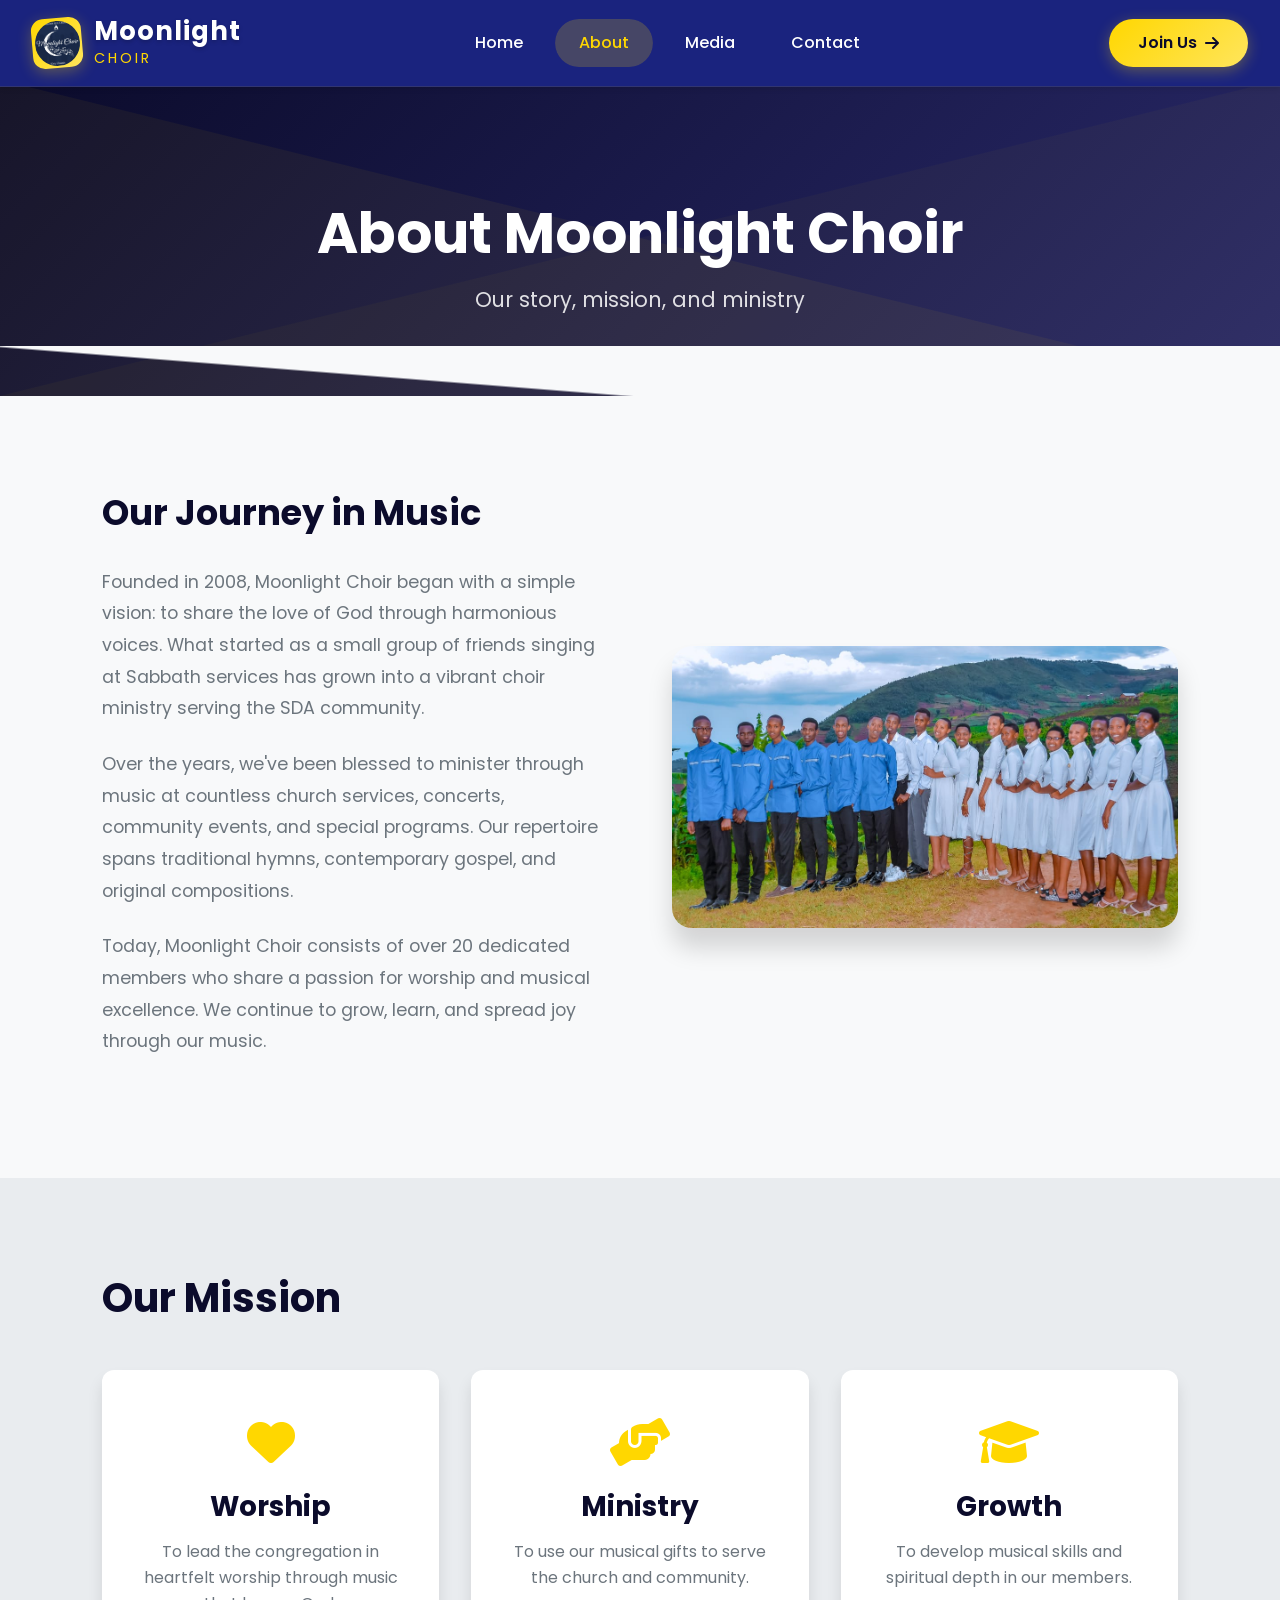
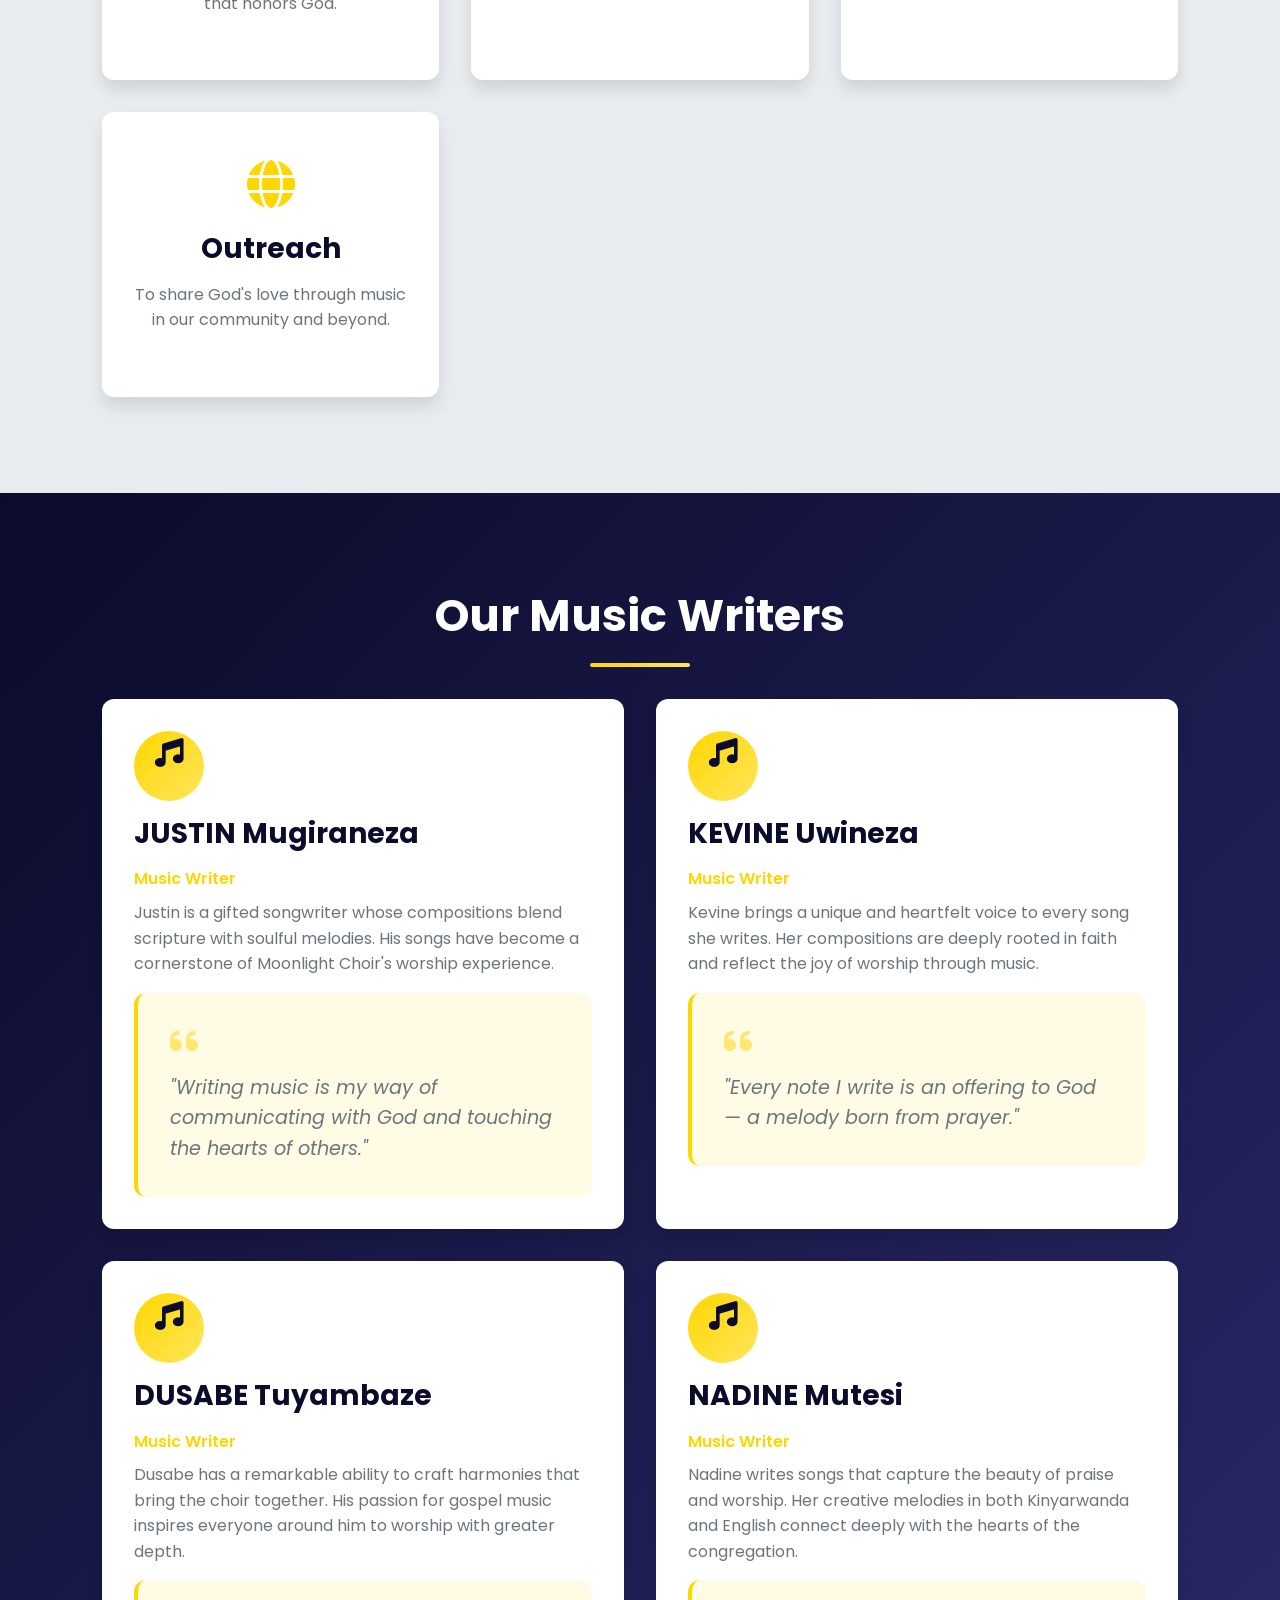
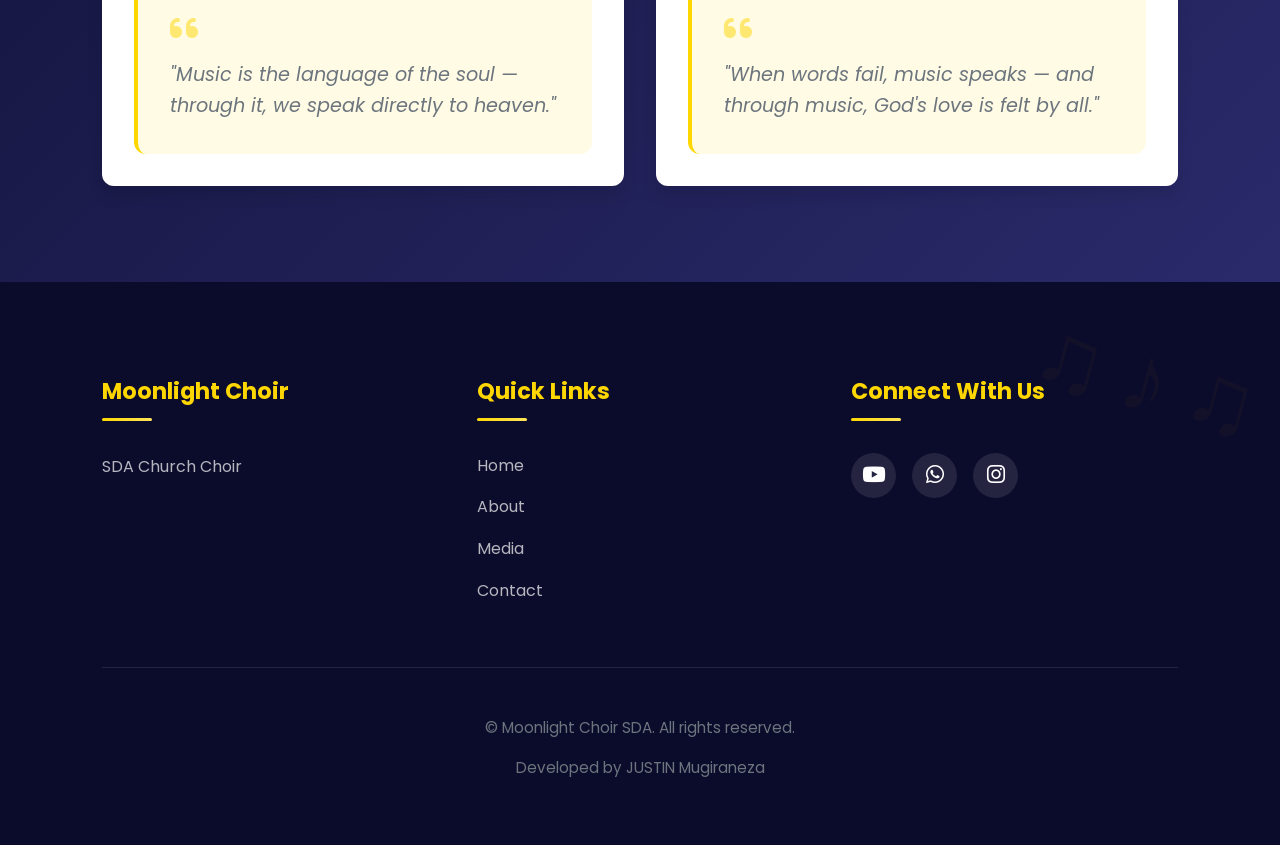
==== about.html @ 39c98364 "Update files for moonlightchoir" ====
<!DOCTYPE html><html lang="en"><head><meta charset="UTF-8"><meta name="viewport" content="width=device-width, initial-scale=1.0"><title>About Us - Moonlight Choir SDA</title><link rel="icon" type="image/png" href="moonlight.png"><link rel="stylesheet" href="style.css"><link rel="stylesheet" href="https://cdnjs.cloudflare.com/ajax/libs/font-awesome/6.0.0/css/all.min.css"></head><body><nav class="navbar"><div class="nav-container"><a href="index.html" class="nav-logo"><div class="logo-icon"><img src="moonlight.png" alt="Moonlight Choir Logo" style="width:45px;height:45px;border-radius:50%;object-fit:cover;"></div><div class="logo-text"><span class="logo-main">Moonlight</span><span class="logo-sub">Choir</span></div></a><ul class="nav-menu"><li class="nav-item"><a href="index.html" class="nav-link">Home</a></li><li class="nav-item"><a href="about.html" class="nav-link">About</a></li><li class="nav-item"><a href="media.html" class="nav-link">Media</a></li><li class="nav-item"><a href="contact.html" class="nav-link">Contact</a></li></ul><div class="nav-cta"><a href="contact.html" class="cta-button"><span>Join Us</span><i class="fas fa-arrow-right"></i></a></div><div class="hamburger"><span class="bar"></span><span class="bar"></span><span class="bar"></span></div></div></nav><section class="page-header"><div class="container"><h1>About Moonlight Choir</h1><p>Our story, mission, and ministry</p></div></section><section class="our-story"><div class="container"><div class="story-grid"><div class="story-content"><h2>Our Journey in Music</h2><p>Founded in 2008, Moonlight Choir began with a simple vision: to share the love of God through harmonious voices. What started as a small group of friends singing at Sabbath services has grown into a vibrant choir ministry serving the SDA community.</p><p>Over the years, we've been blessed to minister through music at countless church services, concerts, community events, and special programs. Our repertoire spans traditional hymns, contemporary gospel, and original compositions.</p><p>Today, Moonlight Choir consists of over 20 dedicated members who share a passion for worship and musical excellence. We continue to grow, learn, and spread joy through our music.</p></div><div class="story-image"><img src="img2.jpeg" alt="Moonlight Choir Group Photo"></div></div></div></section><section class="our-mission"><div class="container"><h2>Our Mission</h2><div class="mission-grid"><div class="mission-card"><i class="fas fa-heart"></i><h3>Worship</h3><p>To lead the congregation in heartfelt worship through music that honors God.</p></div><div class="mission-card"><i class="fas fa-hands-helping"></i><h3>Ministry</h3><p>To use our musical gifts to serve the church and community.</p></div><div class="mission-card"><i class="fas fa-graduation-cap"></i><h3>Growth</h3><p>To develop musical skills and spiritual depth in our members.</p></div><div class="mission-card"><i class="fas fa-globe"></i><h3>Outreach</h3><p>To share God's love through music in our community and beyond.</p></div></div></div></section><section class="music-director"><div class="container"><h2 class="section-title">Our Music Writers</h2><div class="grid grid-2" style="gap:2rem;margin-top:2rem;"><div class="info-box" style="text-align:left;padding:2rem;"><div style="width:70px;height:70px;background:var(--gradient-gold);border-radius:50%;display:flex;align-items:center;justify-content:center;margin-bottom:1rem;"><i class="fas fa-music" style="font-size:1.8rem;color:var(--primary-dark);"></i></div><h3>JUSTIN Mugiraneza</h3><p style="color:var(--accent-gold);font-weight:600;margin-bottom:0.5rem;">Music Writer</p><p>Justin is a gifted songwriter whose compositions blend scripture with soulful melodies. His songs have become a cornerstone of Moonlight Choir's worship experience.</p><div class="director-quote" style="margin-top:1rem;"><i class="fas fa-quote-left"></i><p>"Writing music is my way of communicating with God and touching the hearts of others."</p></div></div><div class="info-box" style="text-align:left;padding:2rem;"><div style="width:70px;height:70px;background:var(--gradient-gold);border-radius:50%;display:flex;align-items:center;justify-content:center;margin-bottom:1rem;"><i class="fas fa-music" style="font-size:1.8rem;color:var(--primary-dark);"></i></div><h3>KEVINE Uwineza</h3><p style="color:var(--accent-gold);font-weight:600;margin-bottom:0.5rem;">Music Writer</p><p>Kevine brings a unique and heartfelt voice to every song she writes. Her compositions are deeply rooted in faith and reflect the joy of worship through music.</p><div class="director-quote" style="margin-top:1rem;"><i class="fas fa-quote-left"></i><p>"Every note I write is an offering to God — a melody born from prayer."</p></div></div><div class="info-box" style="text-align:left;padding:2rem;"><div style="width:70px;height:70px;background:var(--gradient-gold);border-radius:50%;display:flex;align-items:center;justify-content:center;margin-bottom:1rem;"><i class="fas fa-music" style="font-size:1.8rem;color:var(--primary-dark);"></i></div><h3>DUSABE Tuyambaze</h3><p style="color:var(--accent-gold);font-weight:600;margin-bottom:0.5rem;">Music Writer</p><p>Dusabe has a remarkable ability to craft harmonies that bring the choir together. His passion for gospel music inspires everyone around him to worship with greater depth.</p><div class="director-quote" style="margin-top:1rem;"><i class="fas fa-quote-left"></i><p>"Music is the language of the soul — through it, we speak directly to heaven."</p></div></div><div class="info-box" style="text-align:left;padding:2rem;"><div style="width:70px;height:70px;background:var(--gradient-gold);border-radius:50%;display:flex;align-items:center;justify-content:center;margin-bottom:1rem;"><i class="fas fa-music" style="font-size:1.8rem;color:var(--primary-dark);"></i></div><h3>NADINE Mutesi</h3><p style="color:var(--accent-gold);font-weight:600;margin-bottom:0.5rem;">Music Writer</p><p>Nadine writes songs that capture the beauty of praise and worship. Her creative melodies in both Kinyarwanda and English connect deeply with the hearts of the congregation.</p><div class="director-quote" style="margin-top:1rem;"><i class="fas fa-quote-left"></i><p>"When words fail, music speaks — and through music, God's love is felt by all."</p></div></div></div></div></section><footer><div class="container"><div class="footer-content"><div class="footer-section"><h3>Moonlight Choir</h3><p>SDA Church Choir</p></div><div class="footer-section"><h3>Quick Links</h3><ul class="footer-links"><li><a href="index.html">Home</a></li><li><a href="about.html">About</a></li><li><a href="media.html">Media</a></li><li><a href="contact.html">Contact</a></li></ul></div><div class="footer-section"><h3>Connect With Us</h3><div class="social-links"><a href="https://www.youtube.com/@moonlightchoirofficial" target="_blank"><i class="fab fa-youtube"></i></a><a href="https://wa.me/250791242956" target="_blank"><i class="fab fa-whatsapp"></i></a><a href="https://www.instagram.com/moonlightchoir" target="_blank"><i class="fab fa-instagram"></i></a></div></div></div><div class="footer-bottom"><p>&copy; Moonlight Choir SDA. All rights reserved.</p><p>Developed by <a href="https://www.linkedin.com/in/mugiraneza-justin-0b2a6b1b1/" target="_blank">JUSTIN Mugiraneza</a></p></div></div></footer><script src="script.js"></script></body></html>
---- style.css ----
@import url('https://fonts.googleapis.com/css2?family=Poppins:wght@300;400;500;600;700;800&family=Montserrat:wght@300;400;500;600;700&display=swap');
:root{--primary-dark:#0B0B2B;--primary-deep:#1A1A4B;--primary:#2A2A6B;--primary-light:#3A3A8B;--primary-soft:#4A4AAB;--accent-gold:#FFD700;--accent-gold-light:#FFE55C;--accent-gold-dark:#CCB100;--accent-gold-soft:#FFF0B5;--white:#FFFFFF;--off-white:#F8F9FA;--light-gray:#E9ECEF;--medium-gray:#CED4DA;--dark-gray:#6C757D;--near-black:#212529;--black:#000000;--gradient-primary:linear-gradient(135deg,var(--primary-dark),var(--primary));--gradient-primary-reverse:linear-gradient(135deg,var(--primary),var(--primary-dark));--gradient-gold:linear-gradient(135deg,var(--accent-gold),var(--accent-gold-light));--gradient-gold-dark:linear-gradient(135deg,var(--accent-gold-dark),var(--accent-gold));--gradient-dark:linear-gradient(135deg,#000000,var(--primary-dark));--gradient-mixed:linear-gradient(135deg,var(--primary-dark),var(--accent-gold-dark));--shadow-sm:0 2px 4px rgba(0,0,0,0.1);--shadow-md:0 4px 6px rgba(0,0,0,0.1);--shadow-lg:0 10px 15px rgba(0,0,0,0.1);--shadow-xl:0 20px 25px rgba(0,0,0,0.15);--shadow-2xl:0 25px 50px rgba(0,0,0,0.2);--shadow-gold:0 4px 15px rgba(255,215,0,0.3);--shadow-gold-lg:0 10px 25px rgba(255,215,0,0.4);--shadow-inner:inset 0 2px 4px rgba(0,0,0,0.05);--font-primary:'Poppins',-apple-system,BlinkMacSystemFont,'Segoe UI',sans-serif;--font-secondary:'Montserrat',-apple-system,BlinkMacSystemFont,'Segoe UI',sans-serif;--space-xs:0.5rem;--space-sm:1rem;--space-md:1.5rem;--space-lg:2rem;--space-xl:3rem;--space-2xl:4rem;--space-3xl:6rem;--transition-fast:0.2s ease;--transition-normal:0.3s ease;--transition-slow:0.5s ease;--transition-bounce:0.5s cubic-bezier(0.68,-0.55,0.265,1.55);--radius-sm:4px;--radius-md:8px;--radius-lg:12px;--radius-xl:20px;--radius-full:9999px}
*{margin:0;padding:0;box-sizing:border-box}*::before,*::after{box-sizing:border-box}html{scroll-behavior:smooth;overflow-x:hidden}body{font-family:var(--font-primary);color:var(--near-black);line-height:1.6;overflow-x:hidden;background:var(--off-white);min-height:100vh}
h1,h2,h3,h4,h5,h6{font-family:var(--font-primary);font-weight:700;line-height:1.2;color:var(--primary-dark)}h1{font-size:3.5rem}h2{font-size:2.5rem}h3{font-size:1.75rem}h4{font-size:1.5rem}h5{font-size:1.25rem}h6{font-size:1rem}p{margin-bottom:1rem;color:var(--dark-gray)}a{text-decoration:none;color:inherit}
.container{max-width:1280px;margin:0 auto;padding:0 var(--space-lg);width:100%}.container-fluid{width:100%;padding:0 var(--space-lg)}.grid{display:grid;gap:var(--space-lg)}.grid-2{grid-template-columns:repeat(2,1fr)}.grid-3{grid-template-columns:repeat(3,1fr)}.grid-4{grid-template-columns:repeat(4,1fr)}
.navbar{position:fixed;top:0;left:0;width:100%;background:rgba(11,11,43,0.95);backdrop-filter:blur(10px);-webkit-backdrop-filter:blur(10px);border-bottom:1px solid rgba(255,215,0,0.1);z-index:1000;transition:all var(--transition-normal)}.navbar.scrolled{background:rgba(11,11,43,0.98);box-shadow:var(--shadow-xl);border-bottom:1px solid rgba(255,215,0,0.2)}.nav-container{max-width:1400px;margin:0 auto;padding:1rem 2rem;display:flex;justify-content:space-between;align-items:center}.nav-logo{display:flex;align-items:center;gap:0.75rem;text-decoration:none;position:relative;z-index:100}.logo-icon{width:50px;height:50px;background:var(--gradient-gold);border-radius:var(--radius-lg);display:flex;align-items:center;justify-content:center;transform:rotate(-5deg);transition:all var(--transition-bounce);box-shadow:var(--shadow-gold)}.nav-logo:hover .logo-icon{transform:rotate(0deg) scale(1.1);box-shadow:var(--shadow-gold-lg)}.logo-icon i{font-size:2rem;color:var(--primary-dark);filter:drop-shadow(0 2px 2px rgba(0,0,0,0.2))}.logo-text{display:flex;flex-direction:column}.logo-main{font-size:1.6rem;font-weight:700;color:var(--white);line-height:1.2;letter-spacing:1px;text-shadow:0 2px 4px rgba(0,0,0,0.2)}.logo-sub{font-size:0.9rem;font-weight:400;color:var(--accent-gold);letter-spacing:3px;text-transform:uppercase}.nav-menu{display:flex;gap:0.5rem;list-style:none;margin:0;padding:0}.nav-item{position:relative}.nav-link{display:flex;align-items:center;gap:0.5rem;padding:0.7rem 1.5rem;color:var(--white);text-decoration:none;font-weight:500;border-radius:var(--radius-full);transition:all var(--transition-normal);position:relative;overflow:hidden}.nav-link::before{content:'';position:absolute;top:50%;left:50%;transform:translate(-50%,-50%) scale(0);width:100%;height:100%;background:rgba(255,215,0,0.1);border-radius:var(--radius-full);transition:transform var(--transition-normal);z-index:-1}.nav-link:hover::before,.nav-link.active::before{transform:translate(-50%,-50%) scale(1)}.nav-link i{font-size:1.2rem;color:var(--accent-gold);transition:all var(--transition-normal)}.nav-link span{position:relative}.nav-link:hover{color:var(--accent-gold);transform:translateY(-2px)}.nav-link:hover i{transform:scale(1.1) rotate(5deg);color:var(--accent-gold-light)}.nav-link.active{color:var(--accent-gold);background:rgba(255,215,0,0.1)}.nav-item::after{content:'';position:absolute;bottom:-5px;left:50%;transform:translateX(-50%) scaleX(0);width:30px;height:3px;background:var(--gradient-gold);border-radius:var(--radius-sm);transition:transform var(--transition-normal)}.nav-item:hover::after,.nav-item.active::after{transform:translateX(-50%) scaleX(1)}.nav-cta{margin-left:1rem}.cta-button{display:flex;align-items:center;gap:0.5rem;padding:0.7rem 1.8rem;background:var(--gradient-gold);color:var(--primary-dark);text-decoration:none;font-weight:600;border-radius:var(--radius-full);transition:all var(--transition-bounce);box-shadow:var(--shadow-gold);position:relative;overflow:hidden}.cta-button::before{content:'';position:absolute;top:0;left:-100%;width:100%;height:100%;background:linear-gradient(90deg,transparent,rgba(255,255,255,0.2),transparent);transition:left 0.5s ease}.cta-button:hover::before{left:100%}.cta-button:hover{transform:translateY(-3px) scale(1.05);box-shadow:var(--shadow-gold-lg)}.cta-button i{transition:transform var(--transition-normal)}.cta-button:hover i{transform:translateX(5px)}.hamburger{display:none;flex-direction:column;cursor:pointer;z-index:100;padding:0.5rem}.bar{width:28px;height:3px;background:var(--accent-gold);margin:3px 0;border-radius:var(--radius-sm);transition:all var(--transition-normal)}.hamburger.active .bar:nth-child(1){transform:rotate(45deg) translate(5px,5px)}.hamburger.active .bar:nth-child(2){opacity:0;transform:translateX(-10px)}.hamburger.active .bar:nth-child(3){transform:rotate(-45deg) translate(7px,-6px)}
.hero{height:100vh;min-height:700px;background:linear-gradient(rgba(11,11,43,0.8),rgba(11,11,43,0.9)),url('images/choir-hero.jpg') center/cover no-repeat fixed;display:flex;align-items:center;justify-content:center;text-align:center;color:var(--white);margin-top:0;position:relative;overflow:hidden}.hero::before{content:'';position:absolute;top:0;left:0;width:100%;height:100%;background:radial-gradient(circle at center,transparent 0%,rgba(0,0,0,0.6) 100%);pointer-events:none}.hero::after{content:'♫ ♪ ♫';position:absolute;bottom:20px;right:20px;font-size:4rem;color:rgba(255,215,0,0.1);font-weight:800;transform:rotate(-15deg);pointer-events:none}.hero-content{max-width:900px;padding:var(--space-xl);position:relative;z-index:2;animation:fadeInUp 1s ease}.hero-content h1{font-size:5rem;font-weight:800;margin-bottom:1.5rem;line-height:1.2;text-shadow:2px 2px 4px rgba(0,0,0,0.3);color:var(--white)}.hero-content h1 span{color:var(--accent-gold);display:block;font-size:3rem;font-weight:300;letter-spacing:6px;text-transform:uppercase}.hero-content p{font-size:1.4rem;margin-bottom:2.5rem;opacity:0.95;max-width:700px;margin-left:auto;margin-right:auto;color:rgba(255,255,255,0.9)}
.btn{display:inline-flex;align-items:center;gap:0.8rem;padding:1rem 3rem;background:var(--gradient-gold);color:var(--primary-dark);text-decoration:none;font-weight:600;font-size:1.1rem;border-radius:var(--radius-full);border:none;cursor:pointer;transition:all var(--transition-bounce);box-shadow:var(--shadow-gold);position:relative;overflow:hidden;z-index:1}.btn::before{content:'';position:absolute;top:50%;left:50%;transform:translate(-50%,-50%) scale(0);width:100%;height:100%;background:rgba(255,255,255,0.3);border-radius:var(--radius-full);transition:transform 0.5s ease;z-index:-1}.btn:hover::before{transform:translate(-50%,-50%) scale(2)}.btn:hover{transform:translateY(-3px) scale(1.05);box-shadow:var(--shadow-gold-lg)}.btn:active{transform:translateY(0) scale(1)}.btn-secondary{background:transparent;border:2px solid var(--accent-gold);color:var(--accent-gold);box-shadow:none}.btn-secondary:hover{background:var(--accent-gold);color:var(--primary-dark);box-shadow:var(--shadow-gold)}.btn-full{width:100%;justify-content:center}
.page-header{margin-top:80px;padding:120px 0 80px;background:var(--gradient-primary);color:var(--white);text-align:center;position:relative;overflow:hidden}.page-header::before{content:'';position:absolute;top:0;left:0;width:100%;height:100%;background:url('data:image/svg+xml,<svg xmlns="http://www.w3.org/2000/svg" viewBox="0 0 100 100" preserveAspectRatio="none"><path d="M0,0 L100,100 L0,100 Z" fill="rgba(255,215,0,0.05)"/><path d="M100,0 L0,100 L100,100 Z" fill="rgba(255,215,0,0.03)"/></svg>');background-size:cover;pointer-events:none}.page-header::after{content:'';position:absolute;bottom:-50px;left:0;width:100%;height:100px;background:linear-gradient(to top right,transparent 49%,var(--off-white) 50%);pointer-events:none}.page-header h1{font-size:3.5rem;margin-bottom:1rem;position:relative;z-index:2;color:var(--white)}.page-header p{font-size:1.3rem;opacity:0.95;position:relative;z-index:2;color:rgba(255,255,255,0.9);max-width:600px;margin:0 auto}
section{position:relative}.section-title{font-size:2.8rem;color:var(--primary-dark);text-align:center;margin-bottom:1rem;position:relative;padding-bottom:1.5rem}.section-title::after{content:'';position:absolute;bottom:0;left:50%;transform:translateX(-50%);width:100px;height:4px;background:var(--gradient-gold);border-radius:var(--radius-sm)}.section-subtitle{text-align:center;color:var(--dark-gray);margin-bottom:3rem;font-size:1.2rem;max-width:700px;margin-left:auto;margin-right:auto}.upcoming,.featured-video,.quick-info,.our-story,.our-mission,.music-director,.contact-section,.events-section,.video-gallery,.audio-recordings,.photo-gallery,.login-section,.map-section{padding:var(--space-3xl) 0}.upcoming,.our-mission,.audio-recordings,.map-section{background-color:var(--light-gray);position:relative}
.event-card,.mission-card,.info-box,.media-item,.audio-card,.photo-item{background:var(--white);border-radius:var(--radius-lg);overflow:hidden;box-shadow:var(--shadow-lg);transition:all var(--transition-normal);position:relative;height:100%}.event-card:hover,.mission-card:hover,.info-box:hover,.media-item:hover,.audio-card:hover,.photo-item:hover{transform:translateY(-10px);box-shadow:var(--shadow-xl)}.event-card::before,.mission-card::before,.info-box::before,.media-item::before,.audio-card::before{content:'';position:absolute;top:0;left:0;width:100%;height:4px;background:var(--gradient-gold);transform:scaleX(0);transition:transform var(--transition-normal);transform-origin:left}.event-card:hover::before,.mission-card:hover::before,.info-box:hover::before,.media-item:hover::before,.audio-card:hover::before{transform:scaleX(1)}.event-preview{display:grid;grid-template-columns:repeat(auto-fit,minmax(320px,1fr));gap:var(--space-lg);margin-bottom:var(--space-lg)}.event-card{padding:var(--space-lg)}.event-card h3{color:var(--primary-dark);margin-bottom:var(--space-sm);font-size:1.4rem}.event-card p{margin-bottom:0.5rem;display:flex;align-items:center;gap:0.5rem}.event-card i{color:var(--accent-gold);width:20px}.event-date{font-weight:600;color:var(--accent-gold-dark)}.event-status{display:inline-block;padding:0.3rem 1rem;background:#e8f5e9;color:#2e7d32;border-radius:var(--radius-full);font-size:0.9rem;margin-top:1rem;text-transform:capitalize}.events-grid{display:grid;grid-template-columns:repeat(auto-fit,minmax(350px,1fr));gap:var(--space-lg);margin-top:var(--space-xl)}.event-date-badge{background:var(--gradient-gold);color:var(--primary-dark);padding:var(--space-md);text-align:center;font-weight:700;font-size:1.2rem}.event-details{padding:var(--space-lg)}.event-details h3{color:var(--primary-dark);margin-bottom:var(--space-sm);font-size:1.3rem}.event-details p{margin-bottom:0.5rem;color:var(--dark-gray);display:flex;align-items:center;gap:0.5rem}.event-details i{color:var(--accent-gold);width:25px}.mission-grid{display:grid;grid-template-columns:repeat(auto-fit,minmax(250px,1fr));gap:var(--space-lg);margin-top:var(--space-xl)}.mission-card{text-align:center;padding:var(--space-xl) var(--space-lg)}.mission-card i{font-size:3rem;color:var(--accent-gold);margin-bottom:var(--space-md);transition:all var(--transition-normal)}.mission-card:hover i{transform:scale(1.2) rotate(360deg)}.mission-card h3{color:var(--primary-dark);margin-bottom:var(--space-sm)}.info-grid{display:grid;grid-template-columns:repeat(auto-fit,minmax(280px,1fr));gap:var(--space-lg)}.info-box{text-align:center;padding:var(--space-xl) var(--space-lg)}.info-box i{font-size:2.8rem;color:var(--accent-gold);margin-bottom:var(--space-md);transition:all var(--transition-normal)}.info-box:hover i{transform:scale(1.2) translateY(-5px)}.info-box h3{color:var(--primary-dark);margin-bottom:var(--space-sm)}.info-box a{color:var(--accent-gold-dark);font-weight:600}.info-box a:hover{text-decoration:underline}
.media-grid{display:grid;grid-template-columns:repeat(auto-fit,minmax(380px,1fr));gap:var(--space-xl);margin:var(--space-xl) 0}.media-item{background:var(--white)}.media-info{padding:var(--space-lg)}.media-info h3{color:var(--primary-dark);margin-bottom:0.5rem}.media-info p{color:var(--dark-gray)}.video-container{position:relative;padding-bottom:56.25%;height:0;overflow:hidden;background:var(--black);width:400px;height:300px;text-align:center}.video-container iframe{position:absolute;top:0;left:0;width:100%;height:100%;border:none}.view-more{text-align:center;margin-top:var(--space-xl)}.audio-grid{display:grid;gap:var(--space-md);max-width:900px;margin:var(--space-xl) auto}.audio-card{display:grid;grid-template-columns:auto 1fr;gap:var(--space-lg);background:var(--white);padding:var(--space-lg);border-radius:var(--radius-lg);box-shadow:var(--shadow-md);align-items:center}.audio-icon{width:70px;height:70px;background:var(--gradient-gold);border-radius:50%;display:flex;align-items:center;justify-content:center;animation:float 3s infinite}.audio-icon i{font-size:2rem;color:var(--primary-dark)}.audio-details{flex:1}.audio-details h3{color:var(--primary-dark);margin-bottom:0.3rem;font-size:1.3rem}.audio-details p{color:var(--dark-gray);margin-bottom:var(--space-sm);font-size:0.95rem}.audio-details audio{width:100%;border-radius:var(--radius-md)}.photo-grid{display:grid;grid-template-columns:repeat(auto-fit,minmax(280px,1fr));gap:var(--space-md);margin-top:var(--space-xl)}.photo-item{position:relative;overflow:hidden;border-radius:var(--radius-lg);height:250px;cursor:pointer}.photo-item img{width:100%;height:100%;object-fit:contain;object-position:center;background:#f0f0f0}.photo-item:hover img{transform:scale(1.1)}.photo-item::after{content:'🔍';position:absolute;top:50%;left:50%;transform:translate(-50%,-50%) scale(0);width:50px;height:50px;background:var(--accent-gold);border-radius:50%;display:flex;align-items:center;justify-content:center;font-size:1.5rem;transition:transform 0.3s ease;opacity:0.9}.photo-item:hover::after{transform:translate(-50%,-50%) scale(1)}
.our-story{padding:var(--space-3xl) 0}.story-grid{display:grid;grid-template-columns:1fr 1fr;gap:var(--space-2xl);align-items:center}.story-content h2{color:var(--primary-dark);margin-bottom:var(--space-lg);font-size:2.2rem}.story-content p{margin-bottom:var(--space-md);line-height:1.8;color:var(--dark-gray);font-size:1.1rem}.story-image{position:relative;border-radius:var(--radius-xl);overflow:hidden;box-shadow:var(--shadow-xl)}.story-image img{width:100%;height:auto;display:block;transition:transform 0.5s ease}.story-image:hover img{transform:scale(1.05)}.story-image::before{content:'';position:absolute;top:20px;left:20px;width:100%;height:100%;border:4px solid var(--accent-gold);border-radius:var(--radius-xl);z-index:-1}.music-director{background:var(--gradient-primary);color:var(--white);position:relative;overflow:hidden}.music-director h2{color:var(--white)}.music-director .section-title::after{background:var(--gradient-gold)}.director-profile{display:grid;grid-template-columns:350px 1fr;gap:var(--space-2xl);align-items:start;margin-top:var(--space-xl);position:relative;z-index:2}.director-image{position:relative;border-radius:var(--radius-xl);overflow:hidden;box-shadow:var(--shadow-xl);border:4px solid var(--accent-gold)}.director-image img{width:100%;height:auto;display:block}.director-bio h3{color:var(--accent-gold);font-size:2.2rem;margin-bottom:0.5rem}.director-title{color:var(--white);font-weight:500;margin-bottom:var(--space-lg);font-size:1.2rem;opacity:0.9}.director-bio p{color:rgba(255,255,255,0.9);margin-bottom:var(--space-md);font-size:1.1rem;line-height:1.8}.director-quote{margin-top:var(--space-xl);padding:var(--space-lg);background:rgba(255,215,0,0.1);border-radius:var(--radius-lg);border-left:4px solid var(--accent-gold);position:relative}.director-quote i{color:var(--accent-gold);font-size:2rem;margin-bottom:var(--space-sm);opacity:0.5}.director-quote p{font-style:italic;font-size:1.2rem;margin-bottom:0}
.contact-grid{display:grid;grid-template-columns:1fr 1fr;gap:var(--space-2xl);margin-top:var(--space-xl)}.contact-form-wrapper{background:var(--white);padding:var(--space-2xl);border-radius:var(--radius-xl);box-shadow:var(--shadow-xl)}.contact-form-wrapper h2{color:var(--primary-dark);margin-bottom:var(--space-sm);font-size:2rem}.contact-form-wrapper>p{color:var(--dark-gray);margin-bottom:var(--space-xl)}.contact-form .form-group{margin-bottom:var(--space-lg)}.contact-form label{display:block;margin-bottom:0.5rem;color:var(--primary-dark);font-weight:600;font-size:0.95rem}.contact-form input,.contact-form select,.contact-form textarea{width:100%;padding:1rem 1.2rem;border:2px solid var(--light-gray);border-radius:var(--radius-lg);font-size:1rem;font-family:var(--font-primary);transition:all var(--transition-normal);background:var(--off-white)}.contact-form input:focus,.contact-form select:focus,.contact-form textarea:focus{outline:none;border-color:var(--accent-gold);background:var(--white);box-shadow:var(--shadow-gold)}.contact-form textarea{resize:vertical;min-height:120px}.contact-info-wrapper{background:var(--gradient-primary);color:var(--white);padding:var(--space-2xl);border-radius:var(--radius-xl);box-shadow:var(--shadow-xl)}.contact-info-wrapper h2{color:var(--white);margin-bottom:var(--space-xl);position:relative;padding-bottom:var(--space-md);font-size:2rem}.contact-info-wrapper h2::after{content:'';position:absolute;bottom:0;left:0;width:80px;height:4px;background:var(--gradient-gold);border-radius:var(--radius-sm)}.info-card{margin-bottom:var(--space-xl);padding-bottom:var(--space-lg);border-bottom:1px solid rgba(255,255,255,0.1)}.info-card:last-child{border-bottom:none;margin-bottom:0;padding-bottom:0}.info-card h3{color:var(--accent-gold);margin-bottom:var(--space-md);font-size:1.3rem;display:flex;align-items:center;gap:0.5rem}.info-card h3 i{font-size:1.2rem}.info-card p{color:rgba(255,255,255,0.9);line-height:1.8;margin-left:2rem}.social-connect{margin-top:var(--space-xl)}.social-connect h3{color:var(--accent-gold);margin-bottom:var(--space-md);font-size:1.3rem}.social-connect .social-links{display:flex;gap:var(--space-sm);flex-wrap:wrap}.social-icon{display:inline-flex;align-items:center;justify-content:center;width:55px;height:55px;background:rgba(255,255,255,0.1);border-radius:50%;color:var(--white);font-size:1.5rem;transition:all var(--transition-bounce);border:2px solid transparent}.social-icon:hover{background:var(--accent-gold);color:var(--primary-dark);transform:translateY(-5px) scale(1.1);border-color:var(--white);box-shadow:var(--shadow-gold-lg)}.map-section{padding:0;background:var(--light-gray)}.map-container{width:100%;height:450px}.map-container iframe{width:100%;height:100%;border:none}
.login-section{min-height:calc(100vh - 400px);display:flex;align-items:center}.login-container{display:grid;grid-template-columns:1fr 1fr;gap:var(--space-2xl);max-width:1000px;margin:0 auto}.login-box{background:var(--white);padding:var(--space-2xl);border-radius:var(--radius-xl);box-shadow:var(--shadow-xl)}.login-box h2{color:var(--primary-dark);margin-bottom:0.5rem;font-size:2rem}.login-box>p{color:var(--dark-gray);margin-bottom:var(--space-xl)}.login-form .form-group{margin-bottom:var(--space-lg)}.login-form label{display:block;margin-bottom:0.5rem;color:var(--primary-dark);font-weight:600}.login-form input{width:100%;padding:1rem 1.2rem;border:2px solid var(--light-gray);border-radius:var(--radius-lg);font-size:1rem;transition:all var(--transition-normal)}.login-form input:focus{outline:none;border-color:var(--accent-gold);box-shadow:var(--shadow-gold)}.login-links{display:flex;justify-content:space-between;margin-top:var(--space-lg)}.login-links a{color:var(--dark-gray);text-decoration:none;font-size:0.95rem;transition:color var(--transition-normal)}.login-links a:hover{color:var(--accent-gold-dark)}.member-info{padding:var(--space-2xl);background:var(--gradient-primary);border-radius:var(--radius-xl);color:var(--white);box-shadow:var(--shadow-xl)}.member-info h3{color:var(--accent-gold);font-size:2rem;margin-bottom:var(--space-md)}.member-info p{color:rgba(255,255,255,0.9);margin-bottom:var(--space-lg);font-size:1.1rem}.benefits{margin-top:var(--space-xl)}.benefits h4{color:var(--accent-gold);margin-bottom:var(--space-md);font-size:1.3rem}.benefits ul{list-style:none;padding:0}.benefits li{margin-bottom:var(--space-sm);display:flex;align-items:center;gap:0.5rem;font-size:1.1rem}.benefits i{color:var(--accent-gold)}
footer{background:var(--primary-dark);color:var(--white);padding:var(--space-3xl) 0 var(--space-xl);position:relative;overflow:hidden}footer::before{content:'♫ ♪ ♫';position:absolute;top:20px;right:20px;font-size:6rem;color:rgba(255,215,0,0.03);font-weight:800;transform:rotate(15deg);pointer-events:none}.footer-content{display:grid;grid-template-columns:repeat(auto-fit,minmax(280px,1fr));gap:var(--space-xl);margin-bottom:var(--space-xl);position:relative;z-index:2}.footer-section h3{color:var(--accent-gold);margin-bottom:var(--space-lg);font-size:1.4rem;position:relative;padding-bottom:var(--space-sm)}.footer-section h3::after{content:'';position:absolute;bottom:0;left:0;width:50px;height:3px;background:var(--gradient-gold);border-radius:var(--radius-sm)}.footer-section p{color:rgba(255,255,255,0.7);line-height:1.8}.footer-links{list-style:none;padding:0}.footer-links li{margin-bottom:var(--space-sm)}.footer-links a{color:rgba(255,255,255,0.7);text-decoration:none;transition:all var(--transition-normal);display:inline-block}.footer-links a:hover{color:var(--accent-gold);transform:translateX(5px)}.footer-section .social-links{display:flex;gap:var(--space-sm);margin-top:var(--space-md)}.footer-section .social-links a{display:inline-flex;align-items:center;justify-content:center;width:45px;height:45px;background:rgba(255,255,255,0.1);border-radius:50%;color:var(--white);font-size:1.3rem;transition:all var(--transition-bounce)}.footer-section .social-links a:hover{background:var(--accent-gold);color:var(--primary-dark);transform:translateY(-5px) scale(1.1)}.footer-bottom{text-align:center;padding-top:var(--space-xl);border-top:1px solid rgba(255,255,255,0.1);color:rgba(255,255,255,0.5);font-size:0.95rem;position:relative;z-index:2}
@keyframes fadeInUp{from{opacity:0;transform:translateY(30px)}to{opacity:1;transform:translateY(0)}}@keyframes fadeIn{from{opacity:0}to{opacity:1}}@keyframes slideInLeft{from{transform:translateX(-100px);opacity:0}to{transform:translateX(0);opacity:1}}@keyframes slideInRight{from{transform:translateX(100px);opacity:0}to{transform:translateX(0);opacity:1}}@keyframes float{0%{transform:translateY(0px)}50%{transform:translateY(-10px)}100%{transform:translateY(0px)}}@keyframes glow{0%{box-shadow:0 0 5px var(--accent-gold)}50%{box-shadow:0 0 30px var(--accent-gold)}100%{box-shadow:0 0 5px var(--accent-gold)}}@keyframes rotate{from{transform:rotate(0deg)}to{transform:rotate(360deg)}}@keyframes pulse{0%{transform:scale(1)}50%{transform:scale(1.05)}100%{transform:scale(1)}}.animate-ready{opacity:0;transform:translateY(30px);transition:opacity 0.6s ease,transform 0.6s ease}.fade-in{opacity:1!important;transform:translateY(0)!important}.float-animation{animation:float 3s infinite}.glow-animation{animation:glow 2s infinite}
.notification{position:fixed;top:100px;right:30px;padding:1.2rem 2rem;border-radius:var(--radius-lg);background:var(--white);box-shadow:var(--shadow-xl);display:flex;align-items:center;gap:1rem;transform:translateX(400px);transition:transform 0.3s ease;z-index:2000;max-width:450px;border-left:4px solid}.notification.show{transform:translateX(0)}.notification.success{border-left-color:#4caf50}.notification.success i{color:#4caf50}.notification.error{border-left-color:#f44336}.notification.error i{color:#f44336}.notification.info{border-left-color:#2196f3}.notification.info i{color:#2196f3}.notification i{font-size:1.5rem}.notification span{color:var(--near-black);font-weight:500}
.back-to-top{position:fixed;bottom:30px;right:30px;width:55px;height:55px;border-radius:50%;background:var(--gradient-gold);color:var(--primary-dark);border:none;cursor:pointer;display:flex;align-items:center;justify-content:center;font-size:1.3rem;opacity:0;visibility:hidden;transition:all var(--transition-normal);z-index:999;box-shadow:var(--shadow-gold-lg);border:2px solid var(--white)}.back-to-top.show{opacity:1;visibility:visible}.back-to-top:hover{transform:translateY(-5px) scale(1.1);box-shadow:var(--shadow-gold-lg);background:var(--accent-gold-light)}
.loading{text-align:center;padding:var(--space-2xl);color:var(--dark-gray)}.loading i{color:var(--accent-gold);font-size:3rem;margin-bottom:var(--space-md);animation:rotate 1s infinite linear}
@media(max-width:1400px){.container{max-width:1140px}}@media(max-width:1200px){.container{max-width:960px}h1{font-size:3rem}h2{font-size:2.2rem}.hero-content h1{font-size:4rem}.hero-content h1 span{font-size:2.5rem}.grid-4{grid-template-columns:repeat(3,1fr)}}@media(max-width:992px){.container{max-width:720px}h1{font-size:2.8rem}h2{font-size:2rem}.hero-content h1{font-size:3.5rem}.hero-content h1 span{font-size:2rem;letter-spacing:4px}.hero-content p{font-size:1.2rem}.grid-3,.grid-4{grid-template-columns:repeat(2,1fr)}.story-grid,.director-profile,.contact-grid,.login-container{grid-template-columns:1fr;gap:var(--space-xl)}.story-image::before{display:none}.director-profile{text-align:center}.director-image{max-width:400px;margin:0 auto}.contact-info-wrapper{order:-1}}@media(max-width:768px){.container{max-width:540px}.hamburger{display:flex}.nav-menu{position:fixed;top:0;right:-100%;width:100%;height:100vh;background:var(--gradient-dark);backdrop-filter:blur(20px);-webkit-backdrop-filter:blur(20px);flex-direction:column;justify-content:center;align-items:center;gap:2rem;transition:right var(--transition-normal);z-index:90}.nav-menu.active{right:0}.nav-item{width:100%;text-align:center}.nav-link{justify-content:center;padding:1rem 2rem;font-size:1.3rem;width:80%;margin:0 auto}.nav-cta{margin-left:0}.cta-button{padding:0.6rem 1.2rem}.hero-content h1{font-size:3rem}.hero-content h1 span{font-size:1.8rem}.hero-content p{font-size:1.1rem}.section-title{font-size:2.2rem}.grid-2,.grid-3,.grid-4{grid-template-columns:1fr}.page-header h1{font-size:2.5rem}.page-header p{font-size:1.1rem}.audio-card{grid-template-columns:1fr;text-align:center}.audio-icon{margin:0 auto}.notification{top:auto;bottom:20px;right:20px;left:20px;max-width:none;transform:translateY(400px)}.notification.show{transform:translateY(0)}}@media(max-width:576px){.nav-container{padding:0.8rem 1rem}.logo-icon{width:40px;height:40px}.logo-icon i{font-size:1.5rem}.logo-main{font-size:1.2rem}.logo-sub{font-size:0.7rem;letter-spacing:2px}.cta-button span{display:none}.cta-button{padding:0.6rem;border-radius:50%}.cta-button i{margin:0;font-size:1.2rem}.hero-content h1{font-size:2.5rem}.hero-content h1 span{font-size:1.5rem}.hero-content p{font-size:1rem}.btn{padding:0.9rem 2rem;font-size:1rem}.section-title{font-size:2rem}.section-subtitle{font-size:1rem}.page-header{padding:100px 0 60px}.page-header h1{font-size:2rem}.contact-form-wrapper,.contact-info-wrapper,.login-box,.member-info{padding:var(--space-lg)}.event-card,.mission-card,.info-box{padding:var(--space-lg)}.back-to-top{bottom:20px;right:20px;width:45px;height:45px;font-size:1.1rem}}@media(max-width:380px){.logo-main{font-size:1rem}.logo-sub{font-size:0.6rem}.hero-content h1{font-size:2rem}.hero-content h1 span{font-size:1.2rem}.section-title{font-size:1.8rem}}
@media print{.navbar,.hero::after,.btn,.back-to-top,.social-links,footer::before{display:none!important}body{background:white;color:black}.container{max-width:100%;padding:0}a{text-decoration:underline;color:black}}
.contact-form input[type="date"]{width:100%;padding:1rem 1.2rem;border:2px solid var(--light-gray);border-radius:var(--radius-lg);font-size:1rem;font-family:var(--font-primary);color:var(--near-black);background:var(--off-white);cursor:pointer;appearance:none;-webkit-appearance:none}.contact-form input[type="date"]:focus{outline:none;border-color:var(--accent-gold);background:var(--white);box-shadow:var(--shadow-gold)}.contact-form input[type="date"]::-webkit-calendar-picker-indicator{cursor:pointer;filter:invert(0.5);font-size:1.2rem}
.video-container a{position:absolute;top:0;left:0;width:100%;height:100%;display:flex;align-items:center;justify-content:center;background:#000;text-decoration:none}
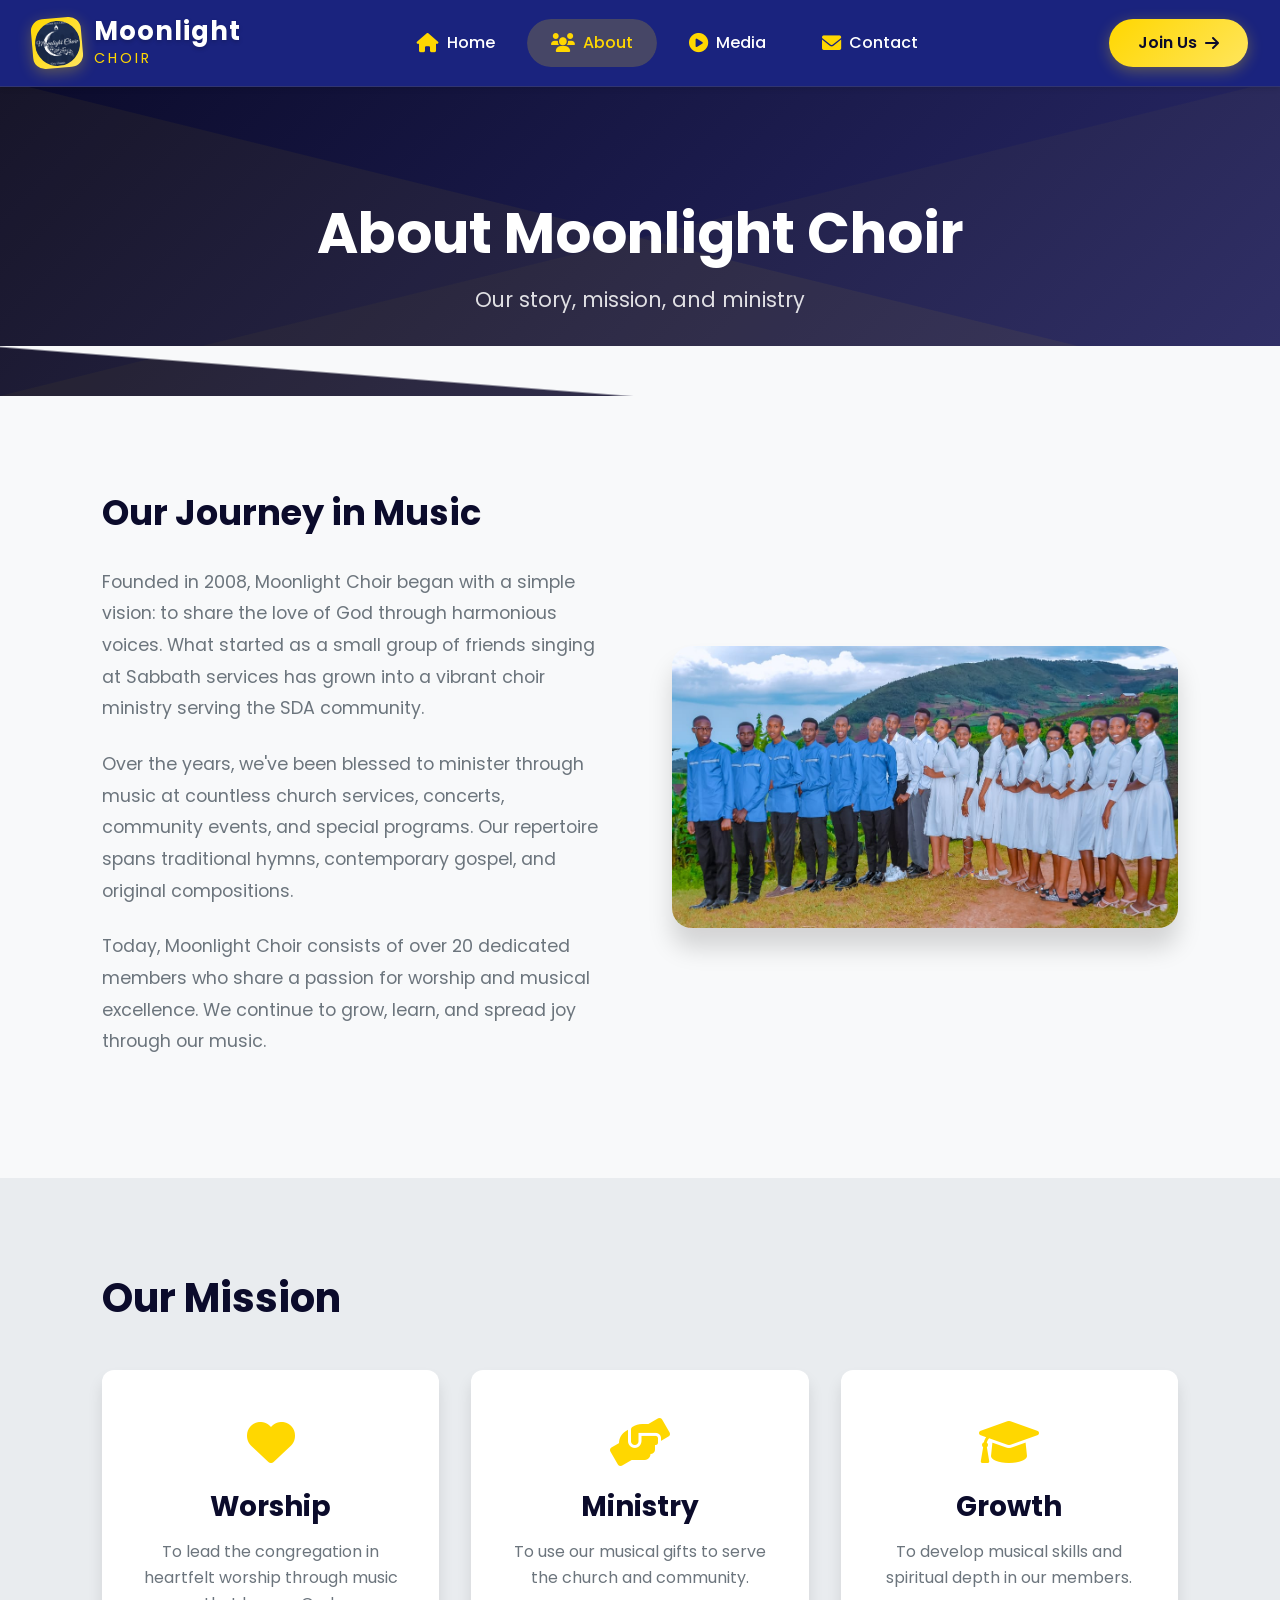
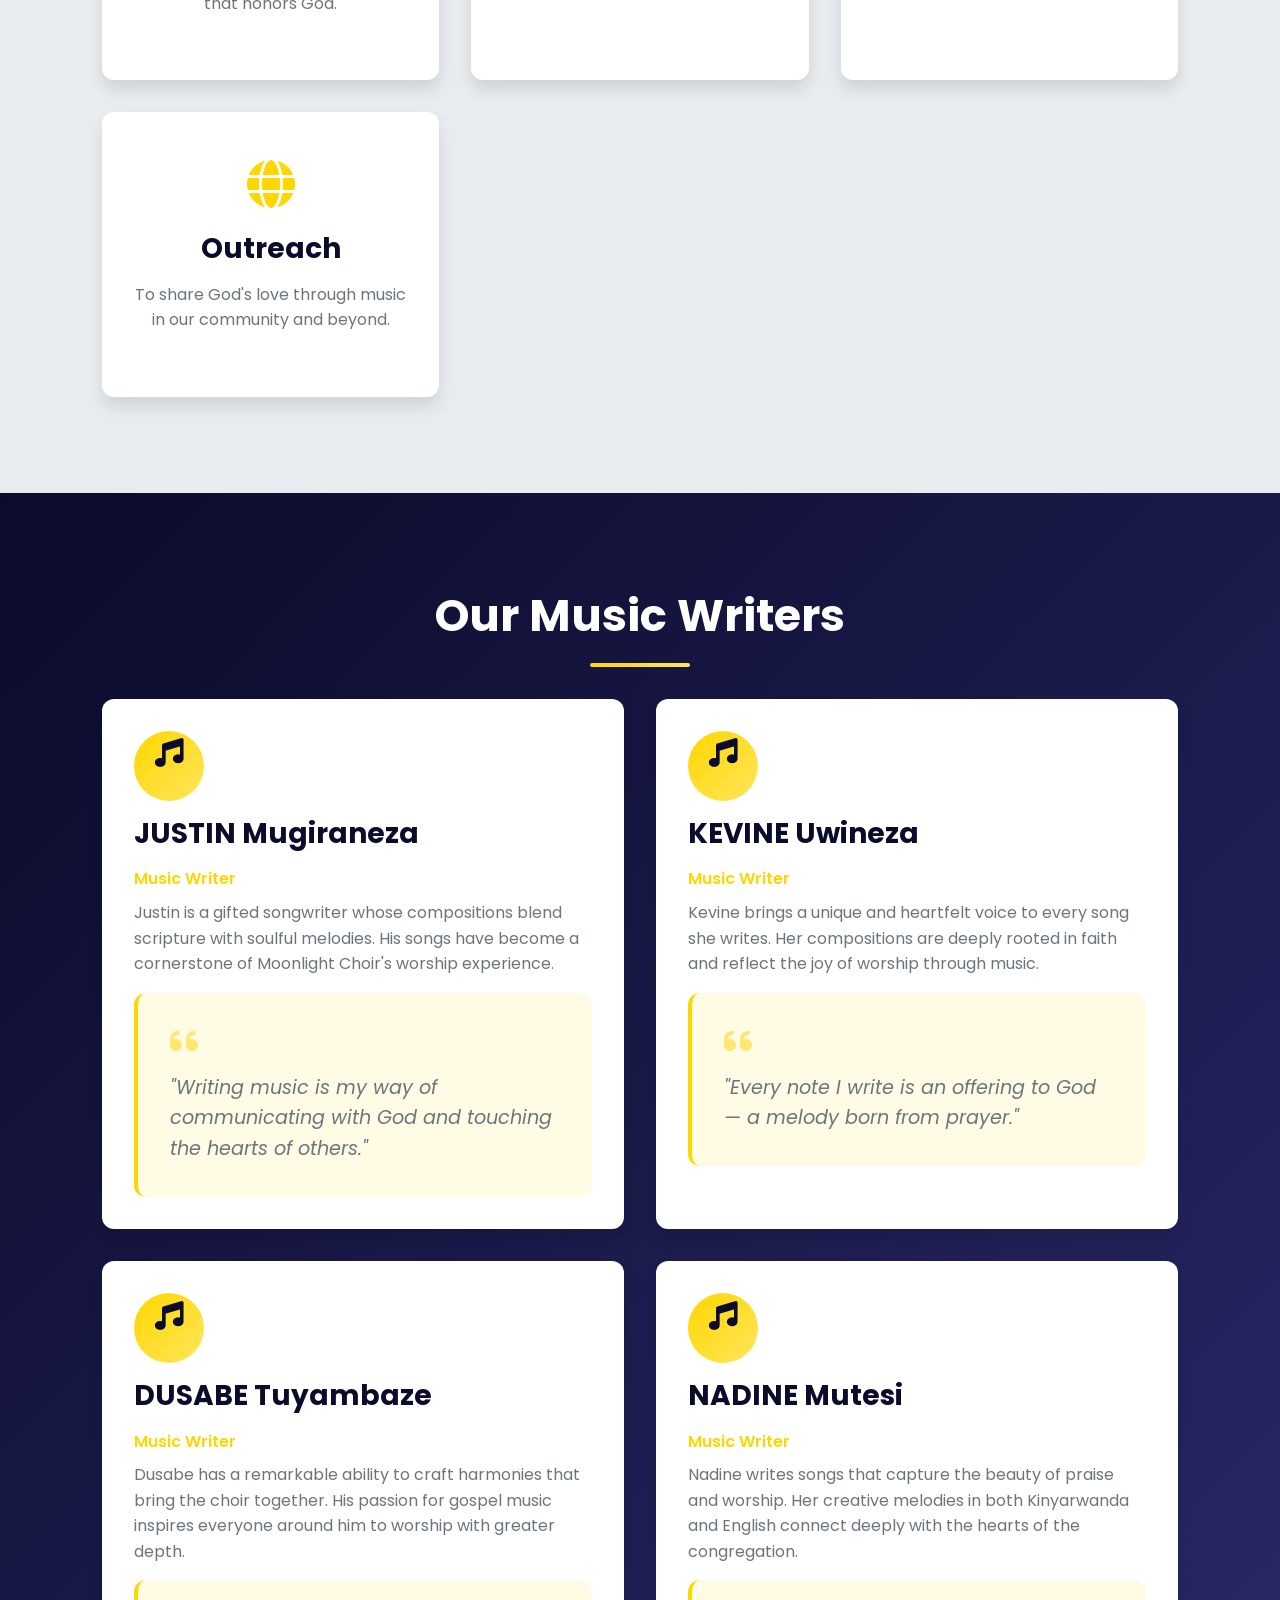
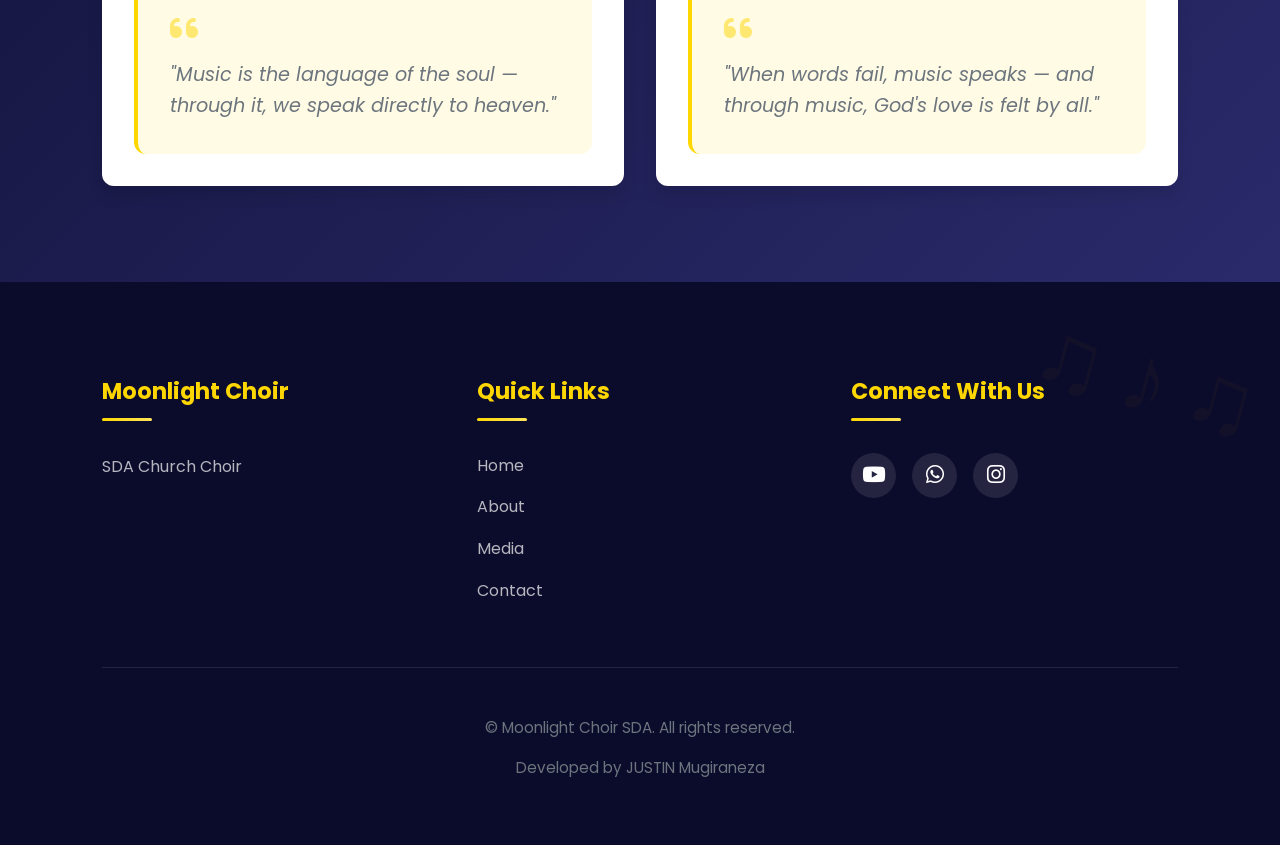
==== commit 4b60fad8: "Fix HTML encoding issues in about.html" ====
--- a/about.html
+++ b/about.html
@@ -1 +1 @@
-<!DOCTYPE html><html lang="en"><head><meta charset="UTF-8"><meta name="viewport" content="width=device-width, initial-scale=1.0"><title>About Us - Moonlight Choir SDA</title><link rel="icon" type="image/png" href="moonlight.png"><link rel="stylesheet" href="style.css"><link rel="stylesheet" href="https://cdnjs.cloudflare.com/ajax/libs/font-awesome/6.0.0/css/all.min.css"></head><body><nav class="navbar"><div class="nav-container"><a href="index.html" class="nav-logo"><div class="logo-icon"><img src="moonlight.png" alt="Moonlight Choir Logo" style="width:45px;height:45px;border-radius:50%;object-fit:cover;"></div><div class="logo-text"><span class="logo-main">Moonlight</span><span class="logo-sub">Choir</span></div></a><ul class="nav-menu"><li class="nav-item"><a href="index.html" class="nav-link">Home</a></li><li class="nav-item"><a href="about.html" class="nav-link">About</a></li><li class="nav-item"><a href="media.html" class="nav-link">Media</a></li><li class="nav-item"><a href="contact.html" class="nav-link">Contact</a></li></ul><div class="nav-cta"><a href="contact.html" class="cta-button"><span>Join Us</span><i class="fas fa-arrow-right"></i></a></div><div class="hamburger"><span class="bar"></span><span class="bar"></span><span class="bar"></span></div></div></nav><section class="page-header"><div class="container"><h1>About Moonlight Choir</h1><p>Our story, mission, and ministry</p></div></section><section class="our-story"><div class="container"><div class="story-grid"><div class="story-content"><h2>Our Journey in Music</h2><p>Founded in 2008, Moonlight Choir began with a simple vision: to share the love of God through harmonious voices. What started as a small group of friends singing at Sabbath services has grown into a vibrant choir ministry serving the SDA community.</p><p>Over the years, we've been blessed to minister through music at countless church services, concerts, community events, and special programs. Our repertoire spans traditional hymns, contemporary gospel, and original compositions.</p><p>Today, Moonlight Choir consists of over 20 dedicated members who share a passion for worship and musical excellence. We continue to grow, learn, and spread joy through our music.</p></div><div class="story-image"><img src="img2.jpeg" alt="Moonlight Choir Group Photo"></div></div></div></section><section class="our-mission"><div class="container"><h2>Our Mission</h2><div class="mission-grid"><div class="mission-card"><i class="fas fa-heart"></i><h3>Worship</h3><p>To lead the congregation in heartfelt worship through music that honors God.</p></div><div class="mission-card"><i class="fas fa-hands-helping"></i><h3>Ministry</h3><p>To use our musical gifts to serve the church and community.</p></div><div class="mission-card"><i class="fas fa-graduation-cap"></i><h3>Growth</h3><p>To develop musical skills and spiritual depth in our members.</p></div><div class="mission-card"><i class="fas fa-globe"></i><h3>Outreach</h3><p>To share God's love through music in our community and beyond.</p></div></div></div></section><section class="music-director"><div class="container"><h2 class="section-title">Our Music Writers</h2><div class="grid grid-2" style="gap:2rem;margin-top:2rem;"><div class="info-box" style="text-align:left;padding:2rem;"><div style="width:70px;height:70px;background:var(--gradient-gold);border-radius:50%;display:flex;align-items:center;justify-content:center;margin-bottom:1rem;"><i class="fas fa-music" style="font-size:1.8rem;color:var(--primary-dark);"></i></div><h3>JUSTIN Mugiraneza</h3><p style="color:var(--accent-gold);font-weight:600;margin-bottom:0.5rem;">Music Writer</p><p>Justin is a gifted songwriter whose compositions blend scripture with soulful melodies. His songs have become a cornerstone of Moonlight Choir's worship experience.</p><div class="director-quote" style="margin-top:1rem;"><i class="fas fa-quote-left"></i><p>"Writing music is my way of communicating with God and touching the hearts of others."</p></div></div><div class="info-box" style="text-align:left;padding:2rem;"><div style="width:70px;height:70px;background:var(--gradient-gold);border-radius:50%;display:flex;align-items:center;justify-content:center;margin-bottom:1rem;"><i class="fas fa-music" style="font-size:1.8rem;color:var(--primary-dark);"></i></div><h3>KEVINE Uwineza</h3><p style="color:var(--accent-gold);font-weight:600;margin-bottom:0.5rem;">Music Writer</p><p>Kevine brings a unique and heartfelt voice to every song she writes. Her compositions are deeply rooted in faith and reflect the joy of worship through music.</p><div class="director-quote" style="margin-top:1rem;"><i class="fas fa-quote-left"></i><p>"Every note I write is an offering to God — a melody born from prayer."</p></div></div><div class="info-box" style="text-align:left;padding:2rem;"><div style="width:70px;height:70px;background:var(--gradient-gold);border-radius:50%;display:flex;align-items:center;justify-content:center;margin-bottom:1rem;"><i class="fas fa-music" style="font-size:1.8rem;color:var(--primary-dark);"></i></div><h3>DUSABE Tuyambaze</h3><p style="color:var(--accent-gold);font-weight:600;margin-bottom:0.5rem;">Music Writer</p><p>Dusabe has a remarkable ability to craft harmonies that bring the choir together. His passion for gospel music inspires everyone around him to worship with greater depth.</p><div class="director-quote" style="margin-top:1rem;"><i class="fas fa-quote-left"></i><p>"Music is the language of the soul — through it, we speak directly to heaven."</p></div></div><div class="info-box" style="text-align:left;padding:2rem;"><div style="width:70px;height:70px;background:var(--gradient-gold);border-radius:50%;display:flex;align-items:center;justify-content:center;margin-bottom:1rem;"><i class="fas fa-music" style="font-size:1.8rem;color:var(--primary-dark);"></i></div><h3>NADINE Mutesi</h3><p style="color:var(--accent-gold);font-weight:600;margin-bottom:0.5rem;">Music Writer</p><p>Nadine writes songs that capture the beauty of praise and worship. Her creative melodies in both Kinyarwanda and English connect deeply with the hearts of the congregation.</p><div class="director-quote" style="margin-top:1rem;"><i class="fas fa-quote-left"></i><p>"When words fail, music speaks — and through music, God's love is felt by all."</p></div></div></div></div></section><footer><div class="container"><div class="footer-content"><div class="footer-section"><h3>Moonlight Choir</h3><p>SDA Church Choir</p></div><div class="footer-section"><h3>Quick Links</h3><ul class="footer-links"><li><a href="index.html">Home</a></li><li><a href="about.html">About</a></li><li><a href="media.html">Media</a></li><li><a href="contact.html">Contact</a></li></ul></div><div class="footer-section"><h3>Connect With Us</h3><div class="social-links"><a href="https://www.youtube.com/@moonlightchoirofficial" target="_blank"><i class="fab fa-youtube"></i></a><a href="https://wa.me/250791242956" target="_blank"><i class="fab fa-whatsapp"></i></a><a href="https://www.instagram.com/moonlightchoir" target="_blank"><i class="fab fa-instagram"></i></a></div></div></div><div class="footer-bottom"><p>&copy; Moonlight Choir SDA. All rights reserved.</p><p>Developed by <a href="https://www.linkedin.com/in/mugiraneza-justin-0b2a6b1b1/" target="_blank">JUSTIN Mugiraneza</a></p></div></div></footer><script src="script.js"></script></body></html>+<!DOCTYPE html><html lang="en"><head><meta charset="UTF-8"><meta name="viewport" content="width=device-width, initial-scale=1.0"><title>About Us - Moonlight Choir SDA</title><link rel="icon" type="image/png" href="moonlight.png"><link rel="stylesheet" href="style.css"><link rel="stylesheet" href="https://cdnjs.cloudflare.com/ajax/libs/font-awesome/6.0.0/css/all.min.css"></head><body><nav class="navbar"><div class="nav-container"><a href="index.html" class="nav-logo"><div class="logo-icon"><img src="moonlight.png" alt="Moonlight Choir Logo" style="width:45px; height:45px; border-radius:50%; object-fit:cover;"></div><div class="logo-text"><span class="logo-main">Moonlight</span><span class="logo-sub">Choir</span></div></a><ul class="nav-menu"><li class="nav-item"><a href="index.html" class="nav-link"><i class="fas fa-home"></i><span>Home</span></a></li><li class="nav-item"><a href="about.html" class="nav-link"><i class="fas fa-users"></i><span>About</span></a></li><li class="nav-item"><a href="media.html" class="nav-link"><i class="fas fa-play-circle"></i><span>Media</span></a></li><li class="nav-item"><a href="contact.html" class="nav-link"><i class="fas fa-envelope"></i><span>Contact</span></a></li></ul><div class="nav-cta"><a href="contact.html" class="cta-button"><span>Join Us</span><i class="fas fa-arrow-right"></i></a></div><div class="hamburger"><span class="bar"></span><span class="bar"></span><span class="bar"></span></div></div></nav><section class="page-header"><div class="container"><h1>About Moonlight Choir</h1><p>Our story, mission, and ministry</p></div></section><section class="our-story"><div class="container"><div class="story-grid"><div class="story-content"><h2>Our Journey in Music</h2><p>Founded in 2008, Moonlight Choir began with a simple vision: to share the love of God through harmonious voices. What started as a small group of friends singing at Sabbath services has grown into a vibrant choir ministry serving the SDA community.</p><p>Over the years, we've been blessed to minister through music at countless church services, concerts, community events, and special programs. Our repertoire spans traditional hymns, contemporary gospel, and original compositions.</p><p>Today, Moonlight Choir consists of over 20 dedicated members who share a passion for worship and musical excellence. We continue to grow, learn, and spread joy through our music.</p></div><div class="story-image"><img src="img2.jpeg" alt="Moonlight Choir Group Photo"></div></div></div></section><section class="our-mission"><div class="container"><h2>Our Mission</h2><div class="mission-grid"><div class="mission-card"><i class="fas fa-heart"></i><h3>Worship</h3><p>To lead the congregation in heartfelt worship through music that honors God.</p></div><div class="mission-card"><i class="fas fa-hands-helping"></i><h3>Ministry</h3><p>To use our musical gifts to serve the church and community.</p></div><div class="mission-card"><i class="fas fa-graduation-cap"></i><h3>Growth</h3><p>To develop musical skills and spiritual depth in our members.</p></div><div class="mission-card"><i class="fas fa-globe"></i><h3>Outreach</h3><p>To share God's love through music in our community and beyond.</p></div></div></div></section><section class="music-director"><div class="container"><h2 class="section-title">Our Music Writers</h2><div class="grid grid-2" style="gap:2rem; margin-top:2rem;"><div class="info-box" style="text-align:left; padding:2rem;"><div style="width:70px; height:70px; background:var(--gradient-gold); border-radius:50%; display:flex; align-items:center; justify-content:center; margin-bottom:1rem;"><i class="fas fa-music" style="font-size:1.8rem; color:var(--primary-dark);"></i></div><h3>JUSTIN Mugiraneza</h3><p style="color:var(--accent-gold); font-weight:600; margin-bottom:0.5rem;">Music Writer</p><p>Justin is a gifted songwriter whose compositions blend scripture with soulful melodies. His songs have become a cornerstone of Moonlight Choir's worship experience.</p><div class="director-quote" style="margin-top:1rem;"><i class="fas fa-quote-left"></i><p>"Writing music is my way of communicating with God and touching the hearts of others."</p></div></div><div class="info-box" style="text-align:left; padding:2rem;"><div style="width:70px; height:70px; background:var(--gradient-gold); border-radius:50%; display:flex; align-items:center; justify-content:center; margin-bottom:1rem;"><i class="fas fa-music" style="font-size:1.8rem; color:var(--primary-dark);"></i></div><h3>KEVINE Uwineza</h3><p style="color:var(--accent-gold); font-weight:600; margin-bottom:0.5rem;">Music Writer</p><p>Kevine brings a unique and heartfelt voice to every song she writes. Her compositions are deeply rooted in faith and reflect the joy of worship through music.</p><div class="director-quote" style="margin-top:1rem;"><i class="fas fa-quote-left"></i><p>"Every note I write is an offering to God — a melody born from prayer."</p></div></div><div class="info-box" style="text-align:left; padding:2rem;"><div style="width:70px; height:70px; background:var(--gradient-gold); border-radius:50%; display:flex; align-items:center; justify-content:center; margin-bottom:1rem;"><i class="fas fa-music" style="font-size:1.8rem; color:var(--primary-dark);"></i></div><h3>DUSABE Tuyambaze</h3><p style="color:var(--accent-gold); font-weight:600; margin-bottom:0.5rem;">Music Writer</p><p>Dusabe has a remarkable ability to craft harmonies that bring the choir together. His passion for gospel music inspires everyone around him to worship with greater depth.</p><div class="director-quote" style="margin-top:1rem;"><i class="fas fa-quote-left"></i><p>"Music is the language of the soul — through it, we speak directly to heaven."</p></div></div><div class="info-box" style="text-align:left; padding:2rem;"><div style="width:70px; height:70px; background:var(--gradient-gold); border-radius:50%; display:flex; align-items:center; justify-content:center; margin-bottom:1rem;"><i class="fas fa-music" style="font-size:1.8rem; color:var(--primary-dark);"></i></div><h3>NADINE Mutesi</h3><p style="color:var(--accent-gold); font-weight:600; margin-bottom:0.5rem;">Music Writer</p><p>Nadine writes songs that capture the beauty of praise and worship. Her creative melodies in both Kinyarwanda and English connect deeply with the hearts of the congregation.</p><div class="director-quote" style="margin-top:1rem;"><i class="fas fa-quote-left"></i><p>"When words fail, music speaks — and through music, God's love is felt by all."</p></div></div></div></div></section><footer><div class="container"><div class="footer-content"><div class="footer-section"><h3>Moonlight Choir</h3><p>SDA Church Choir</p></div><div class="footer-section"><h3>Quick Links</h3><ul class="footer-links"><li><a href="index.html">Home</a></li><li><a href="about.html">About</a></li><li><a href="media.html">Media</a></li><li><a href="contact.html">Contact</a></li></ul></div><div class="footer-section"><h3>Connect With Us</h3><div class="social-links"><a href="https://www.youtube.com/@moonlightchoirofficial" target="_blank"><i class="fab fa-youtube"></i></a><a href="https://wa.me/250791242956" target="_blank"><i class="fab fa-whatsapp"></i></a><a href="https://www.instagram.com/moonlightchoir" target="_blank"><i class="fab fa-instagram"></i></a></div></div></div><div class="footer-bottom"><p>&copy; Moonlight Choir SDA. All rights reserved.</p><p>Developed by <a href="https://www.linkedin.com/in/mugiraneza-justin-0b2a6b1b1/" target="_blank">JUSTIN Mugiraneza</a></p></div></div></footer><script src="script.js"></script></body></html>
